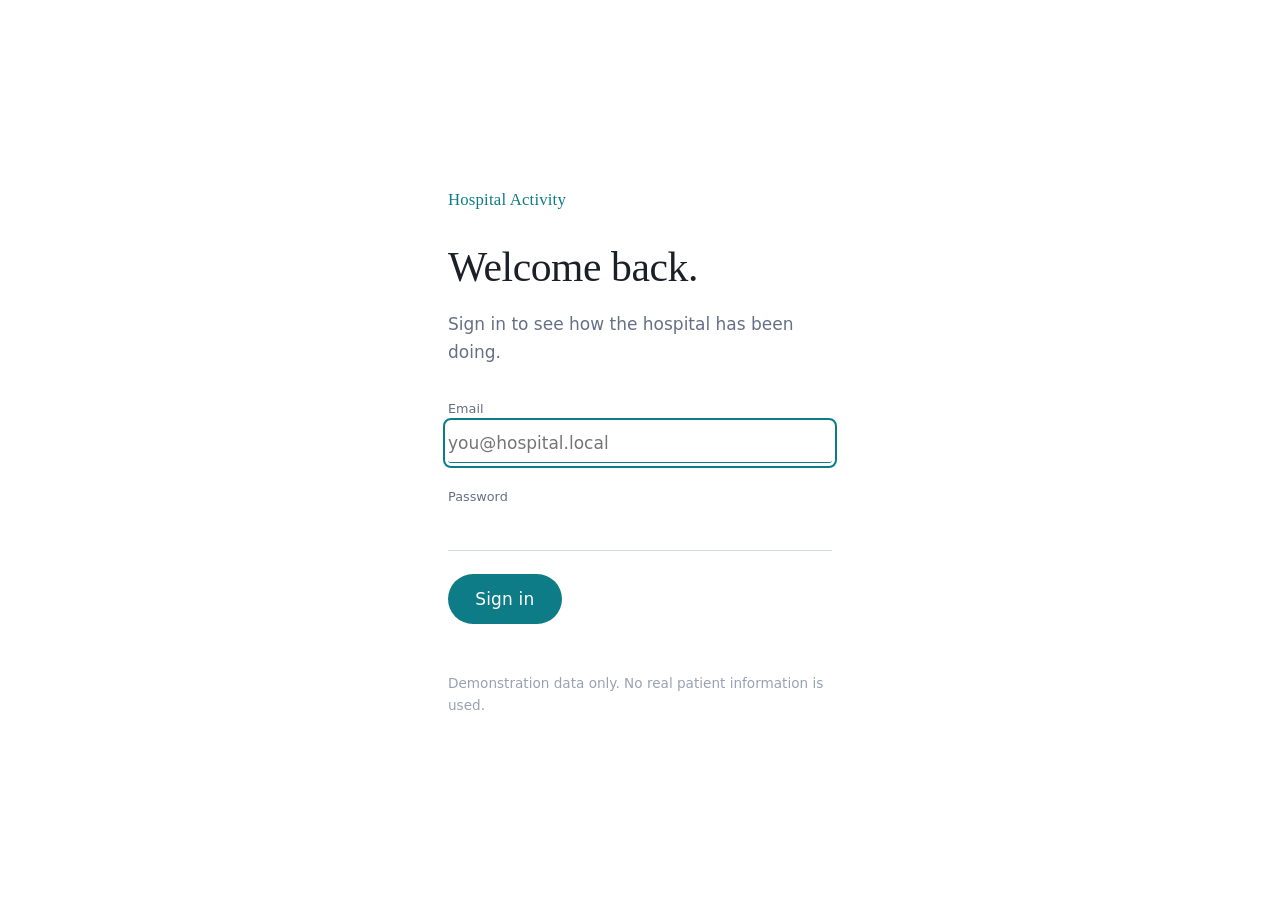
==== app/web/index.html @ 2d274f9d "Dashboard: plain-language web UI and overview endpoints A white, box-free HTML/CSS/JS page served at" ====
<!doctype html>
<html lang="en">
<head>
  <meta charset="utf-8">
  <meta name="viewport" content="width=device-width, initial-scale=1">
  <title>Hospital Activity</title>
  <meta name="description" content="A plain-language view of how busy the hospital has been.">
  <link rel="stylesheet" href="styles.css">
</head>
<body>

  <!-- ───────────── Sign in ───────────── -->
  <main id="login-view" class="login" hidden>
    <div class="login-inner">
      <p class="brand">Hospital Activity</p>
      <h1>Welcome back.</h1>
      <p class="soft">Sign in to see how the hospital has been doing.</p>
      <form id="login-form" autocomplete="on">
        <label>
          <span>Email</span>
          <input id="email" type="email" required autocomplete="username" placeholder="you@hospital.local">
        </label>
        <label>
          <span>Password</span>
          <input id="password" type="password" required autocomplete="current-password">
        </label>
        <p id="login-error" class="form-note" role="alert" hidden></p>
        <button class="primary" type="submit">Sign in</button>
      </form>
      <p class="fine">Demonstration data only. No real patient information is used.</p>
    </div>
  </main>

  <!-- ───────────── The app ───────────── -->
  <div id="app-view" hidden>
    <header class="top">
      <div class="top-inner">
        <a class="brand" href="#overview">Hospital Activity</a>
        <nav aria-label="Sections">
          <a href="#overview">Overview</a>
          <a href="#beds">Beds</a>
          <a href="#attention">Worth a look</a>
          <a href="#analysis">Refresh</a>
          <a href="#behind" id="nav-behind" hidden>Behind the scenes</a>
        </nav>
        <p class="who"><span id="who"></span> <button id="signout" class="link" type="button">Sign out</button></p>
      </div>
    </header>

    <main class="page">

      <!-- Overview -->
      <section id="overview" aria-labelledby="lede">
        <p class="eyebrow">Overview</p>
        <h1 id="lede" class="lede" aria-live="polite">Gathering the picture…</h1>

        <div class="controls">
          <div class="control">
            <span class="control-label">Showing</span>
            <div id="period" class="seg" role="group" aria-label="Time period">
              <button type="button" data-period="month">Last 30 days</button>
              <button type="button" data-period="quarter">Last 3 months</button>
              <button type="button" data-period="year" class="on">Last year</button>
              <button type="button" data-period="all">Everything</button>
            </div>
          </div>
          <label class="control">
            <span class="control-label">For</span>
            <select id="dept" aria-label="Department"><option value="">All departments</option></select>
          </label>
        </div>

        <dl id="figures" class="figures"></dl>

        <h2>How busy have we been?</h2>
        <p id="trend-note" class="soft">New patients admitted over time.</p>
        <div id="trend" class="chart" aria-live="polite"></div>

        <h2>Which departments see the most patients?</h2>
        <ul id="dept-bars" class="bars"></ul>
      </section>

      <!-- Beds -->
      <section id="beds" aria-labelledby="beds-title">
        <p class="eyebrow">Beds</p>
        <h2 id="beds-title" class="big">When are beds fullest?</h2>
        <p id="pattern-note" class="soft"></p>
        <div id="pattern" class="chart"></div>
        <div class="legend">
          <span><i class="swatch solid"></i> Weekdays</span>
          <span><i class="swatch dashed"></i> Weekends</span>
        </div>

        <h2>How full is each department?</h2>
        <p class="soft">The share of beds in use, on average. A thin line marks the busiest moment.</p>
        <ul id="bed-bars" class="bars"></ul>
      </section>

      <!-- Worth a look -->
      <section id="attention" aria-labelledby="att-title">
        <p class="eyebrow">Worth a look</p>
        <h2 id="att-title" class="big">Days and hours that were out of the ordinary.</h2>
        <p class="soft">We compare every day and every hour with what is normal for that department, that weekday and that time. These are the ones that stood out, in either direction.</p>
        <div class="controls tight">
          <div id="att-filter" class="seg" role="group" aria-label="Which to show">
            <button type="button" data-filter="serious" class="on">Urgent and important</button>
            <button type="button" data-filter="all">Everything unusual</button>
          </div>
        </div>
        <ul id="notes" class="notes" aria-live="polite"></ul>
        <p><button id="more" class="link" type="button" hidden></button></p>
      </section>

      <!-- Run an analysis -->
      <section id="analysis" aria-labelledby="run-title">
        <p class="eyebrow">Refresh</p>
        <h2 id="run-title" class="big">Look again at the latest events.</h2>
        <p id="run-intro" class="soft">Choose what you would like us to work out. It runs in the background across several workers, so you can keep reading while it finishes.</p>

        <form id="run-form" class="run">
          <label><span>What to work out</span>
            <select id="run-type">
              <option value="full_analysis">A complete picture</option>
              <option value="admission_patterns">Admissions only</option>
              <option value="resource_utilisation">Bed use only</option>
              <option value="anomaly_detection">Unusual activity only</option>
            </select>
          </label>
          <label><span>From</span><input id="run-from" type="date" required></label>
          <label><span>To</span><input id="run-to" type="date" required></label>
          <button class="primary" type="submit" id="run-go">Start</button>
        </form>

        <div id="progress" class="progress" hidden aria-live="polite">
          <p id="progress-text"></p>
          <div class="line"><i id="progress-fill"></i></div>
        </div>
        <p id="run-viewer" class="soft" hidden>You can read everything on this page. Starting a fresh analysis is for analysts.</p>
      </section>

      <!-- Behind the scenes (admins) -->
      <section id="behind" aria-labelledby="behind-title" hidden>
        <p class="eyebrow">Behind the scenes</p>
        <h2 id="behind-title" class="big">How the system itself is doing.</h2>
        <ul id="health" class="plain"></ul>
      </section>

    </main>

    <footer class="foot">
      <p>Everything shown is demonstration data. No real patient information is used.</p>
      <p><a href="/docs">For developers: the API</a></p>
    </footer>
  </div>

  <script src="app.js" defer></script>
</body>
</html>
---- app/web/styles.css ----
/* A white, quiet page that reads like sentences.
   No boxes: structure comes from space, type size and hairlines. One accent colour. */

:root {
  --ink: #1b1f27;
  --muted: #667085;
  --faint: #98a2b3;
  --line: #eceef2;
  --accent: #0e7c86;
  --accent-soft: rgba(14, 124, 134, 0.10);
  --urgent: #c2412d;
  --important: #b7791f;
  --calm: #98a2b3;
  --serif: Georgia, "Iowan Old Style", "Palatino Linotype", Palatino, serif;
  --sans: ui-sans-serif, system-ui, -apple-system, "Segoe UI", Roboto, "Helvetica Neue", Arial, sans-serif;
  --measure: 46rem;
}

* { box-sizing: border-box; }
html { scroll-behavior: smooth; scroll-padding-top: 5rem; }
body {
  margin: 0;
  background: #fff;
  color: var(--ink);
  font: 1.0625rem/1.65 var(--sans);
  -webkit-font-smoothing: antialiased;
}
[hidden] { display: none !important; }
a { color: inherit; }
b, strong { font-weight: 600; }

h1, h2 { font-family: var(--serif); font-weight: 400; letter-spacing: -0.01em; margin: 0; }
h2 { font-size: 1.5rem; line-height: 1.3; margin-top: 4rem; }
h2.big { font-size: clamp(1.7rem, 3.4vw, 2.2rem); line-height: 1.25; margin-top: 0.4rem; }

.soft { color: var(--muted); margin: 0.5rem 0 1.5rem; max-width: 38rem; }
.fine { color: var(--faint); font-size: 0.85rem; margin-top: 3rem; }
.eyebrow { text-transform: uppercase; letter-spacing: 0.14em; font-size: 0.75rem; color: var(--accent); margin: 0; font-weight: 600; }

/* ── Sign in ─────────────────────────────── */
.login { min-height: 100vh; display: grid; place-items: center; padding: 2rem; }
.login-inner { width: min(24rem, 100%); }
.login h1 { font-size: 2.6rem; margin: 1.2rem 0 0.4rem; }
.login form { display: grid; gap: 1.4rem; margin-top: 2rem; }
.brand { font-family: var(--serif); font-size: 1.05rem; text-decoration: none; letter-spacing: 0.01em; }
.login .brand { color: var(--accent); }

label { display: grid; gap: 0.25rem; }
label > span, .control-label { font-size: 0.8rem; color: var(--muted); }
input, select {
  font: inherit; color: var(--ink); background: transparent;
  border: 0; border-bottom: 1px solid #d5d9e0; border-radius: 0;
  padding: 0.35rem 0; outline: none; transition: border-color .15s;
}
input:focus, select:focus { border-bottom-color: var(--accent); }
select { cursor: pointer; padding-right: 1.4rem; }
.form-note { color: var(--urgent); margin: 0; font-size: 0.95rem; }

button { font: inherit; cursor: pointer; }
.primary {
  justify-self: start; border: 0; background: var(--accent); color: #fff;
  padding: 0.7rem 1.7rem; border-radius: 999px; font-weight: 500; letter-spacing: 0.01em;
  transition: opacity .15s, transform .15s;
}
.primary:hover { opacity: .9; }
.primary:active { transform: translateY(1px); }
.primary:disabled { opacity: .45; cursor: default; }
.link { background: none; border: 0; padding: 0; color: var(--accent); text-decoration: underline; text-underline-offset: 3px; }
:focus-visible { outline: 2px solid var(--accent); outline-offset: 3px; border-radius: 3px; }

/* ── Header ──────────────────────────────── */
.top { position: sticky; top: 0; z-index: 5; background: rgba(255,255,255,.96); border-bottom: 1px solid var(--line); }
.top-inner { max-width: 62rem; margin: 0 auto; padding: 0.9rem 1.5rem; display: flex; align-items: center; gap: 2rem; }
.top .brand { color: var(--accent); }
.top nav { display: flex; gap: 1.6rem; flex: 1; font-size: 0.95rem; }
.top nav a { text-decoration: none; color: var(--muted); padding: 0.2rem 0; border-bottom: 1px solid transparent; transition: color .15s, border-color .15s; }
.top nav a:hover, .top nav a.on { color: var(--ink); border-bottom-color: var(--accent); }
.who { margin: 0; font-size: 0.85rem; color: var(--muted); white-space: nowrap; }
.who .link { margin-left: .6rem; font-size: .85rem; }

/* ── Page ────────────────────────────────── */
.page { max-width: var(--measure); margin: 0 auto; padding: 0 1.5rem; }
.page > section { padding: 5rem 0 3rem; border-top: 1px solid var(--line); }
.page > section:first-child { border-top: 0; padding-top: 4rem; }

.lede { font-size: clamp(1.7rem, 3.6vw, 2.35rem); line-height: 1.35; margin: 0.8rem 0 0; }
.lede b { font-weight: 400; color: var(--accent); border-bottom: 1px solid var(--accent-soft); }

/* period + department pickers: quiet words, not buttons */
.controls { display: flex; flex-wrap: wrap; gap: 1rem 2.4rem; margin: 2.2rem 0 0; align-items: baseline; }
.controls.tight { margin: 0 0 1.2rem; }
.control { display: flex; align-items: baseline; gap: 0.7rem; }
.seg { display: inline-flex; flex-wrap: wrap; gap: 0.2rem 1.2rem; }
.seg button { background: none; border: 0; padding: 0.15rem 0; color: var(--muted); border-bottom: 1px solid transparent; transition: color .15s, border-color .15s; }
.seg button:hover { color: var(--ink); }
.seg button.on { color: var(--ink); border-bottom-color: var(--accent); }

/* the four numbers */
.figures { display: grid; grid-template-columns: repeat(2, 1fr); gap: 2.2rem 2rem; margin: 3.2rem 0 0; }
@media (min-width: 40rem) { .figures { grid-template-columns: repeat(4, 1fr); } }
.figures dt { font-size: 0.82rem; color: var(--muted); order: 2; }
.figures dd { margin: 0; font-family: var(--serif); font-size: 2.1rem; line-height: 1.1; letter-spacing: -0.02em; }
.figures .fig { display: flex; flex-direction: column; }
.figures dd small { display: block; font: 0.85rem/1.4 var(--sans); color: var(--muted); letter-spacing: 0; margin-top: 0.15rem; }

/* ── Charts ──────────────────────────────── */
.chart { position: relative; margin: 0.5rem 0 0; min-height: 15rem; }
.chart svg { display: block; width: 100%; height: auto; overflow: visible; }
.chart .grid { stroke: var(--line); stroke-width: 1; }
.chart .tick { fill: var(--faint); font: 11px var(--sans); }
.chart .line { fill: none; stroke-width: 2.2; stroke-linejoin: round; stroke-linecap: round; }
.chart .guide { stroke: var(--faint); stroke-width: 1; stroke-dasharray: 2 3; }
.tip {
  position: absolute; top: 0; transform: translate(-50%, -110%); pointer-events: none;
  background: #fff; padding: 0.35rem 0.7rem; font-size: 0.85rem; line-height: 1.35; white-space: nowrap;
  box-shadow: 0 6px 24px rgba(16, 24, 40, .12); border-radius: 8px; opacity: 0; transition: opacity .12s;
}
.tip.on { opacity: 1; }
.tip b { display: block; font-weight: 600; }
.legend { display: flex; gap: 1.6rem; font-size: 0.88rem; color: var(--muted); margin-top: .3rem; }
.swatch { display: inline-block; width: 1.5rem; height: 0; border-top: 2.2px solid var(--accent); vertical-align: middle; margin-right: .4rem; }
.swatch.dashed { border-top: 2.2px dashed var(--faint); }

/* ── Bars: a name, a thin line, a number ──── */
.bars { list-style: none; margin: 1.4rem 0 0; padding: 0; }
.bars li { display: grid; grid-template-columns: 9.5rem 1fr 9rem; align-items: baseline; gap: 0.2rem 1.2rem; padding: 0.95rem 0; border-top: 1px solid var(--line); }
.bars li:first-child { border-top: 0; }
.bars .name { font-weight: 500; }
.bars .track { position: relative; height: 3px; background: var(--line); border-radius: 3px; align-self: center; }
.bars .track i { position: absolute; left: 0; top: 0; bottom: 0; background: var(--accent); border-radius: 3px; transition: width .6s cubic-bezier(.2,.7,.2,1); }
.bars .track i.warm { background: var(--important); }
.bars .track em { position: absolute; top: -4px; width: 2px; height: 11px; background: var(--ink); opacity: .35; border-radius: 1px; }
.bars .num { font-variant-numeric: tabular-nums; text-align: right; }
.bars small { grid-column: 2 / 4; color: var(--muted); font-size: 0.88rem; }
@media (max-width: 34rem) {
  .bars li { grid-template-columns: 1fr auto; }
  .bars .track { grid-column: 1 / 3; grid-row: 2; }
  .bars small { grid-column: 1 / 3; }
}

/* ── Things worth a look ─────────────────── */
.notes { list-style: none; margin: 0; padding: 0; }
.notes li { display: grid; grid-template-columns: 0.7rem 1fr auto; gap: 0 1.1rem; padding: 1.15rem 0; border-top: 1px solid var(--line); align-items: baseline; }
.notes li:first-child { border-top: 0; }
.dot { width: 0.6rem; height: 0.6rem; border-radius: 50%; background: var(--calm); transform: translateY(1px); }
.notes .urgent .dot { background: var(--urgent); }
.notes .important .dot { background: var(--important); }
.notes .what { margin: 0; font-weight: 500; }
.notes .what span { font-weight: 400; color: var(--muted); }
.notes .why { margin: 0.15rem 0 0; color: var(--muted); }
.tag { font-size: 0.8rem; color: var(--muted); white-space: nowrap; }
.notes .urgent .tag { color: var(--urgent); }
.notes .important .tag { color: var(--important); }
.empty { color: var(--muted); padding: 1rem 0; }

/* ── Run an analysis ─────────────────────── */
.run { display: flex; flex-wrap: wrap; align-items: end; gap: 1.4rem 2rem; margin-top: 1rem; }
.run select, .run input { min-width: 11rem; }
.progress { margin-top: 2.2rem; }
.progress p { margin: 0 0 0.8rem; }
.line { height: 3px; background: var(--line); border-radius: 3px; overflow: hidden; }
.line i { display: block; height: 100%; width: 0; background: var(--accent); border-radius: 3px; transition: width .4s ease; }

/* ── Behind the scenes ───────────────────── */
.plain { list-style: none; margin: 1.5rem 0 0; padding: 0; }
.plain li { padding: 0.9rem 0; border-top: 1px solid var(--line); }
.plain li:first-child { border-top: 0; }
.plain b { font-weight: 600; }

.foot { max-width: var(--measure); margin: 4rem auto 0; padding: 2rem 1.5rem 3rem; border-top: 1px solid var(--line); color: var(--faint); font-size: 0.88rem; }
.foot p { margin: 0.2rem 0; }

/* gentle arrival */
.page > section { animation: arrive .5s ease both; }
@keyframes arrive { from { opacity: 0; transform: translateY(6px); } to { opacity: 1; transform: none; } }
@media (prefers-reduced-motion: reduce) {
  * { animation: none !important; transition: none !important; }
  html { scroll-behavior: auto; }
}

@media (max-width: 52rem) {
  .top-inner { flex-wrap: wrap; gap: 0.6rem 1.4rem; }
  .top nav { order: 3; flex-basis: 100%; overflow-x: auto; gap: 1.2rem; padding-bottom: 0.2rem; }
  .who { margin-left: auto; }
}
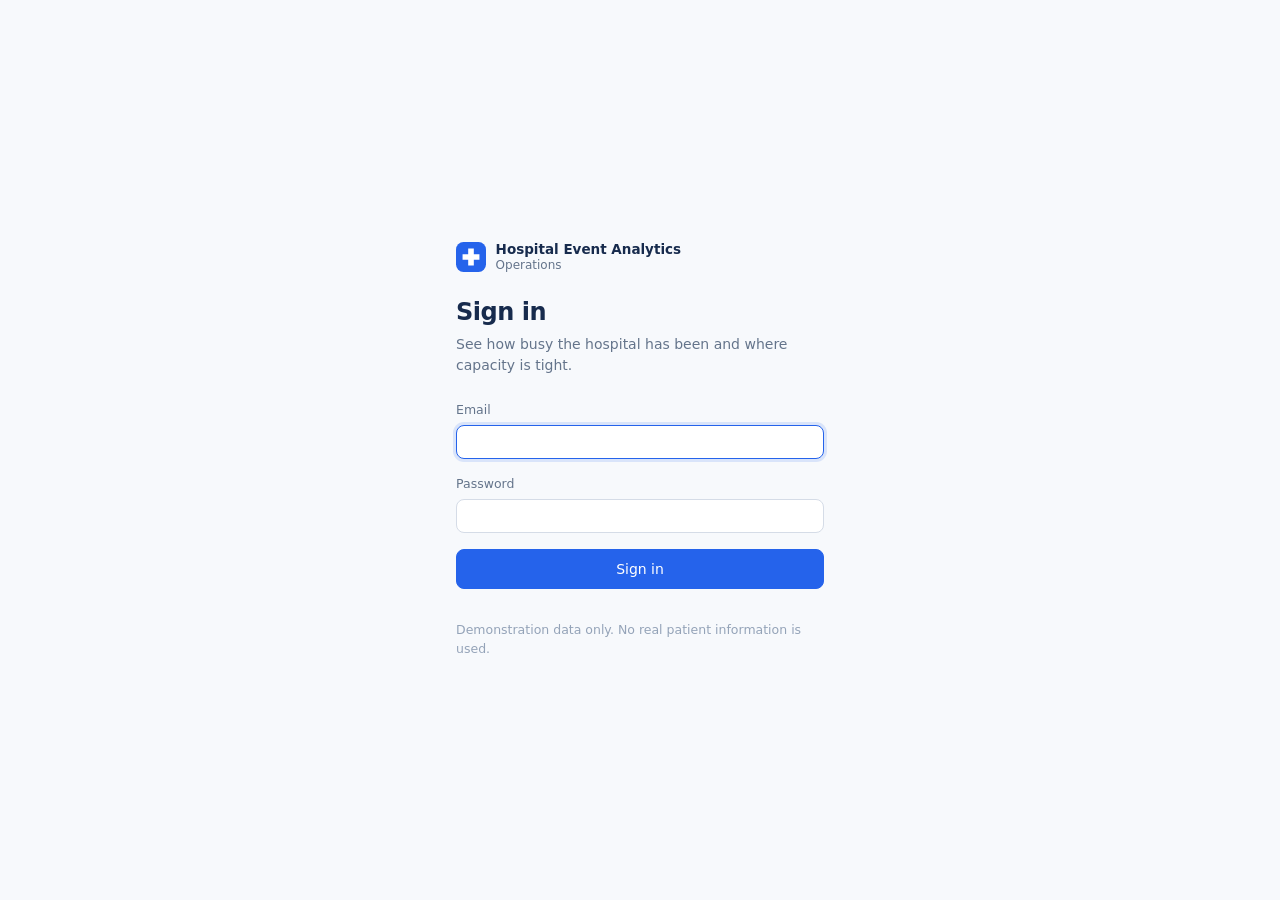
==== commit f4a8a47a: "Web interface: minimal light dashboard with seven pages Replaces the single-page dashboard with an a" ====
--- a/app/web/index.html
+++ b/app/web/index.html
@@ -3,156 +3,56 @@
 <head>
   <meta charset="utf-8">
   <meta name="viewport" content="width=device-width, initial-scale=1">
-  <title>Hospital Activity</title>
-  <meta name="description" content="A plain-language view of how busy the hospital has been.">
-  <link rel="stylesheet" href="styles.css">
+  <title>Hospital Event Analytics</title>
+  <meta name="description" content="Admissions, bed utilisation and unusual workloads for hospital operations.">
+  <meta name="color-scheme" content="light">
+  <link rel="stylesheet" href="css/app.css">
 </head>
 <body>
 
-  <!-- ───────────── Sign in ───────────── -->
-  <main id="login-view" class="login" hidden>
-    <div class="login-inner">
-      <p class="brand">Hospital Activity</p>
-      <h1>Welcome back.</h1>
-      <p class="soft">Sign in to see how the hospital has been doing.</p>
-      <form id="login-form" autocomplete="on">
-        <label>
-          <span>Email</span>
-          <input id="email" type="email" required autocomplete="username" placeholder="you@hospital.local">
-        </label>
-        <label>
-          <span>Password</span>
-          <input id="password" type="password" required autocomplete="current-password">
-        </label>
-        <p id="login-error" class="form-note" role="alert" hidden></p>
-        <button class="primary" type="submit">Sign in</button>
+  <!-- Sign in -->
+  <main id="signin" class="signin" hidden>
+    <div class="signin-box">
+      <div class="logo" style="padding:0">
+        <svg width="30" height="30" viewBox="0 0 32 32" aria-hidden="true"><rect width="32" height="32" rx="8" fill="#2563EB"/><path d="M13 7h6v6h6v6h-6v6h-6v-6H7v-6h6z" fill="#fff"/></svg>
+        <div><b>Hospital Event Analytics</b><span>Operations</span></div>
+      </div>
+      <h1>Sign in</h1>
+      <p class="slate">See how busy the hospital has been and where capacity is tight.</p>
+      <form id="signin-form">
+        <label class="field"><span>Email</span><input id="email" type="email" required autocomplete="username"></label>
+        <label class="field"><span>Password</span><input id="password" type="password" required autocomplete="current-password"></label>
+        <p id="signin-error" role="alert" style="color:var(--red)" hidden></p>
+        <button class="btn primary" id="signin-go" type="submit">Sign in</button>
       </form>
       <p class="fine">Demonstration data only. No real patient information is used.</p>
     </div>
   </main>
 
-  <!-- ───────────── The app ───────────── -->
-  <div id="app-view" hidden>
-    <header class="top">
-      <div class="top-inner">
-        <a class="brand" href="#overview">Hospital Activity</a>
-        <nav aria-label="Sections">
-          <a href="#overview">Overview</a>
-          <a href="#beds">Beds</a>
-          <a href="#attention">Worth a look</a>
-          <a href="#analysis">Refresh</a>
-          <a href="#behind" id="nav-behind" hidden>Behind the scenes</a>
-        </nav>
-        <p class="who"><span id="who"></span> <button id="signout" class="link" type="button">Sign out</button></p>
+  <!-- Application -->
+  <div id="shell" class="shell" hidden>
+    <aside class="side" id="side" aria-label="Main">
+      <div class="logo">
+        <svg width="28" height="28" viewBox="0 0 32 32" aria-hidden="true"><rect width="32" height="32" rx="8" fill="#2563EB"/><path d="M13 7h6v6h6v6h-6v6h-6v-6H7v-6h6z" fill="#fff"/></svg>
+        <div><b>Hospital Event</b><span>Analytics</span></div>
       </div>
-    </header>
+      <nav class="nav" id="nav" aria-label="Sections"></nav>
+      <div class="side-foot">
+        <div class="status" id="status" role="status"><i></i><span id="status-text">Checking…</span></div>
+        <div class="who"><b id="who-email"></b><span id="who-role"></span></div>
+        <button class="linkbtn" id="signout" type="button"><svg width="14" height="14" viewBox="0 0 24 24" fill="none" stroke="currentColor" stroke-width="1.7" stroke-linecap="round" stroke-linejoin="round" aria-hidden="true"><path d="M9 21H5a2 2 0 0 1-2-2V5a2 2 0 0 1 2-2h4"/><path d="m16 17 5-5-5-5"/><path d="M21 12H9"/></svg> Sign out</button>
+      </div>
+    </aside>
 
-    <main class="page">
-
-      <!-- Overview -->
-      <section id="overview" aria-labelledby="lede">
-        <p class="eyebrow">Overview</p>
-        <h1 id="lede" class="lede" aria-live="polite">Gathering the picture…</h1>
-
-        <div class="controls">
-          <div class="control">
-            <span class="control-label">Showing</span>
-            <div id="period" class="seg" role="group" aria-label="Time period">
-              <button type="button" data-period="month">Last 30 days</button>
-              <button type="button" data-period="quarter">Last 3 months</button>
-              <button type="button" data-period="year" class="on">Last year</button>
-              <button type="button" data-period="all">Everything</button>
-            </div>
-          </div>
-          <label class="control">
-            <span class="control-label">For</span>
-            <select id="dept" aria-label="Department"><option value="">All departments</option></select>
-          </label>
-        </div>
-
-        <dl id="figures" class="figures"></dl>
-
-        <h2>How busy have we been?</h2>
-        <p id="trend-note" class="soft">New patients admitted over time.</p>
-        <div id="trend" class="chart" aria-live="polite"></div>
-
-        <h2>Which departments see the most patients?</h2>
-        <ul id="dept-bars" class="bars"></ul>
-      </section>
-
-      <!-- Beds -->
-      <section id="beds" aria-labelledby="beds-title">
-        <p class="eyebrow">Beds</p>
-        <h2 id="beds-title" class="big">When are beds fullest?</h2>
-        <p id="pattern-note" class="soft"></p>
-        <div id="pattern" class="chart"></div>
-        <div class="legend">
-          <span><i class="swatch solid"></i> Weekdays</span>
-          <span><i class="swatch dashed"></i> Weekends</span>
-        </div>
-
-        <h2>How full is each department?</h2>
-        <p class="soft">The share of beds in use, on average. A thin line marks the busiest moment.</p>
-        <ul id="bed-bars" class="bars"></ul>
-      </section>
-
-      <!-- Worth a look -->
-      <section id="attention" aria-labelledby="att-title">
-        <p class="eyebrow">Worth a look</p>
-        <h2 id="att-title" class="big">Days and hours that were out of the ordinary.</h2>
-        <p class="soft">We compare every day and every hour with what is normal for that department, that weekday and that time. These are the ones that stood out, in either direction.</p>
-        <div class="controls tight">
-          <div id="att-filter" class="seg" role="group" aria-label="Which to show">
-            <button type="button" data-filter="serious" class="on">Urgent and important</button>
-            <button type="button" data-filter="all">Everything unusual</button>
-          </div>
-        </div>
-        <ul id="notes" class="notes" aria-live="polite"></ul>
-        <p><button id="more" class="link" type="button" hidden></button></p>
-      </section>
-
-      <!-- Run an analysis -->
-      <section id="analysis" aria-labelledby="run-title">
-        <p class="eyebrow">Refresh</p>
-        <h2 id="run-title" class="big">Look again at the latest events.</h2>
-        <p id="run-intro" class="soft">Choose what you would like us to work out. It runs in the background across several workers, so you can keep reading while it finishes.</p>
-
-        <form id="run-form" class="run">
-          <label><span>What to work out</span>
-            <select id="run-type">
-              <option value="full_analysis">A complete picture</option>
-              <option value="admission_patterns">Admissions only</option>
-              <option value="resource_utilisation">Bed use only</option>
-              <option value="anomaly_detection">Unusual activity only</option>
-            </select>
-          </label>
-          <label><span>From</span><input id="run-from" type="date" required></label>
-          <label><span>To</span><input id="run-to" type="date" required></label>
-          <button class="primary" type="submit" id="run-go">Start</button>
-        </form>
-
-        <div id="progress" class="progress" hidden aria-live="polite">
-          <p id="progress-text"></p>
-          <div class="line"><i id="progress-fill"></i></div>
-        </div>
-        <p id="run-viewer" class="soft" hidden>You can read everything on this page. Starting a fresh analysis is for analysts.</p>
-      </section>
-
-      <!-- Behind the scenes (admins) -->
-      <section id="behind" aria-labelledby="behind-title" hidden>
-        <p class="eyebrow">Behind the scenes</p>
-        <h2 id="behind-title" class="big">How the system itself is doing.</h2>
-        <ul id="health" class="plain"></ul>
-      </section>
-
-    </main>
-
-    <footer class="foot">
-      <p>Everything shown is demonstration data. No real patient information is used.</p>
-      <p><a href="/docs">For developers: the API</a></p>
-    </footer>
+    <div>
+      <div class="topbar">
+        <button id="menu" type="button" aria-label="Open menu"><svg width="20" height="20" viewBox="0 0 24 24" fill="none" stroke="currentColor" stroke-width="1.8" stroke-linecap="round" aria-hidden="true"><path d="M4 6h16M4 12h16M4 18h16"/></svg></button>
+        <b id="topbar-title">Overview</b>
+      </div>
+      <main class="main"><div class="page" id="page" tabindex="-1"></div></main>
+    </div>
   </div>
 
-  <script src="app.js" defer></script>
+  <script type="module" src="js/main.js"></script>
 </body>
 </html>
--- a/app/web/css/app.css
+++ b/app/web/css/app.css
@@ -0,0 +1,294 @@
+/* Hospital Event Analytics: design system.
+   Quiet, light, typographic. Structure comes from space, alignment and hairlines, not boxes. */
+
+:root {
+  --bg: #F7F9FC;
+  --paper: #FFFFFF;
+  --ink: #172B4D;
+  --slate: #64748B;
+  --faint: #94A3B8;
+  --line: #E5EAF1;
+  --line-strong: #D5DCE7;
+  --blue: #2563EB;
+  --blue-ink: #1D4ED8;
+  --blue-soft: #EEF3FE;
+  --green: #15803D;   --green-soft: #E8F5EC;
+  --amber: #B45309;   --amber-soft: #FEF3E2;
+  --red: #C62828;     --red-soft: #FDECEC;
+  --radius: 8px;
+  --font: Inter, ui-sans-serif, system-ui, -apple-system, "Segoe UI", Roboto, "Helvetica Neue", Arial, sans-serif;
+  --mono: ui-monospace, SFMono-Regular, Menlo, Consolas, monospace;
+  --side: 15rem;
+}
+
+* { box-sizing: border-box; }
+html { -webkit-text-size-adjust: 100%; }
+body { margin: 0; background: var(--bg); color: var(--ink); font: 400 14px/1.5 var(--font); -webkit-font-smoothing: antialiased; }
+[hidden] { display: none !important; }
+h1, h2, h3, p { margin: 0; }
+a { color: var(--blue); text-decoration: none; }
+a:hover { text-decoration: underline; text-underline-offset: 3px; }
+button { font: inherit; color: inherit; cursor: pointer; }
+:focus-visible { outline: 2px solid var(--blue); outline-offset: 2px; border-radius: 4px; }
+.num { font-variant-numeric: tabular-nums; }
+.slate { color: var(--slate); }
+.sr { position: absolute; width: 1px; height: 1px; overflow: hidden; clip: rect(0 0 0 0); white-space: nowrap; }
+
+/* ───────── Shell ───────── */
+.shell { display: grid; grid-template-columns: var(--side) minmax(0, 1fr); min-height: 100vh; }
+.side {
+  position: sticky; top: 0; height: 100vh; display: flex; flex-direction: column;
+  background: var(--paper); border-right: 1px solid var(--line); padding: 1.1rem 0.75rem;
+}
+.logo { display: flex; align-items: center; gap: 0.6rem; padding: 0.2rem 0.6rem 1.2rem; }
+.logo svg { flex: none; }
+.logo b { display: block; font-size: 13.5px; font-weight: 600; line-height: 1.2; }
+.logo span { display: block; font-size: 12px; color: var(--slate); line-height: 1.2; }
+.nav { display: grid; gap: 2px; }
+.nav a {
+  display: flex; align-items: center; gap: 0.65rem; padding: 0.5rem 0.6rem; border-radius: var(--radius);
+  color: var(--slate); font-weight: 500; text-decoration: none; transition: background .12s, color .12s;
+}
+.nav a:hover { background: #F3F6FB; color: var(--ink); }
+.nav a[aria-current="page"] { background: var(--blue-soft); color: var(--blue-ink); }
+.nav svg { flex: none; opacity: .9; }
+.side-foot { margin-top: auto; padding: 0.8rem 0.6rem 0; border-top: 1px solid var(--line); display: grid; gap: 0.6rem; font-size: 12.5px; }
+.status { display: flex; align-items: center; gap: 0.5rem; color: var(--slate); }
+.status i { width: 8px; height: 8px; border-radius: 50%; background: var(--faint); }
+.status.ok i { background: #22A15A; }
+.status.warn i { background: #D98A00; }
+.status.bad i { background: var(--red); }
+.who b { display: block; font-weight: 500; color: var(--ink); overflow: hidden; text-overflow: ellipsis; white-space: nowrap; }
+.who span { color: var(--slate); }
+.linkbtn { background: none; border: 0; padding: 0; color: var(--slate); display: inline-flex; align-items: center; gap: 0.4rem; font-size: 12.5px; }
+.linkbtn:hover { color: var(--ink); }
+
+.topbar { display: none; }
+.main { padding: 2rem 2.5rem 4rem; min-width: 0; }
+.shell > div { min-width: 0; }
+.page { max-width: 72rem; margin: 0 auto; }
+
+/* ───────── Page header ───────── */
+.head { display: flex; flex-wrap: wrap; align-items: flex-end; justify-content: space-between; gap: 1rem 2rem; margin-bottom: 2rem; }
+.head h1 { font-size: 22px; font-weight: 600; letter-spacing: -0.015em; line-height: 1.25; }
+.head p { color: var(--slate); margin-top: 0.2rem; max-width: 40rem; }
+.tools { display: flex; flex-wrap: wrap; align-items: center; gap: 0.6rem 0.9rem; }
+
+/* controls */
+.seg { display: inline-flex; flex-wrap: wrap; max-width: 100%; background: #EDF1F7; border-radius: var(--radius); padding: 2px; gap: 2px; }
+.seg button { border: 0; background: transparent; color: var(--slate); padding: 0.28rem 0.7rem; border-radius: 6px; font-weight: 500; font-size: 13px; transition: background .12s, color .12s; }
+.seg button:hover { color: var(--ink); }
+.seg button[aria-pressed="true"] { background: var(--paper); color: var(--ink); box-shadow: 0 1px 2px rgba(23, 43, 77, .08); }
+select, input[type=text], input[type=date], input[type=password], input[type=email], input[type=datetime-local], input[type=number], textarea {
+  font: inherit; color: var(--ink); background: var(--paper); border: 1px solid var(--line-strong); border-radius: var(--radius);
+  padding: 0.38rem 0.65rem; height: 2.15rem; transition: border-color .12s, box-shadow .12s; min-width: 0;
+}
+textarea { height: auto; min-height: 5rem; }
+select { padding-right: 1.8rem; cursor: pointer; }
+input:focus, select:focus, textarea:focus { outline: none; border-color: var(--blue); box-shadow: 0 0 0 3px rgba(37, 99, 235, .14); }
+.btn {
+  display: inline-flex; align-items: center; justify-content: center; gap: 0.45rem; height: 2.15rem; padding: 0 0.95rem;
+  border-radius: var(--radius); border: 1px solid var(--line-strong); background: var(--paper); font-weight: 500; transition: background .12s, border-color .12s, opacity .12s;
+}
+.btn:hover { background: #F3F6FB; }
+.btn.primary { background: var(--blue); border-color: var(--blue); color: #fff; }
+.btn.primary:hover { background: var(--blue-ink); }
+.btn.danger { color: var(--red); }
+.btn.sm { height: 1.8rem; padding: 0 0.65rem; font-size: 13px; }
+.btn:disabled { opacity: .5; cursor: default; }
+.field { display: grid; gap: 0.3rem; }
+.field > span { font-size: 12.5px; color: var(--slate); font-weight: 500; }
+.check { display: inline-flex; align-items: center; gap: 0.45rem; color: var(--slate); cursor: pointer; }
+.check input { accent-color: var(--blue); width: 15px; height: 15px; }
+
+/* ───────── Sections ───────── */
+.section { margin-top: 2.75rem; }
+.section:first-of-type { margin-top: 0; }
+.sec-head { display: flex; flex-wrap: wrap; align-items: baseline; justify-content: space-between; gap: 0.3rem 1rem; margin-bottom: 1rem; }
+.sec-head h2 { font-size: 14.5px; font-weight: 600; letter-spacing: -0.005em; }
+.sec-head p { color: var(--slate); font-size: 13px; }
+.rule { border: 0; border-top: 1px solid var(--line); margin: 2.75rem 0 0; }
+.cols { display: grid; gap: 2.75rem 3rem; align-items: start; }
+@media (min-width: 64rem) {
+  .cols.c-8-4 { grid-template-columns: minmax(0, 2fr) minmax(0, 1fr); }
+  .cols.c-5-7 { grid-template-columns: minmax(0, 5fr) minmax(0, 7fr); }
+  .cols.c-6-6 { grid-template-columns: minmax(0, 1fr) minmax(0, 1fr); }
+}
+
+/* key figures: open row separated by hairlines */
+.metrics { display: grid; grid-template-columns: repeat(2, minmax(0, 1fr)); gap: 1.5rem 0; }
+@media (min-width: 52rem) { .metrics { grid-template-columns: repeat(4, minmax(0, 1fr)); } }
+.metric { padding: 0 1.5rem; min-width: 0; }
+.metric .d { overflow-wrap: anywhere; }
+.metric:first-child { padding-left: 0; }
+@media (min-width: 52rem) { .metric + .metric { border-left: 1px solid var(--line); } }
+.metric .k { color: var(--slate); font-size: 12.5px; font-weight: 500; }
+.metric .v { font-size: 28px; font-weight: 600; letter-spacing: -0.02em; line-height: 1.2; margin-top: 0.15rem; }
+.metric .v small { font-size: 14px; font-weight: 500; color: var(--slate); letter-spacing: 0; margin-left: 0.2rem; }
+.metric .d { color: var(--slate); font-size: 12.5px; margin-top: 0.15rem; }
+.metric .d.bad { color: var(--red); } .metric .d.warn { color: var(--amber); } .metric .d.good { color: var(--green); }
+
+/* ───────── Charts ───────── */
+.chart { position: relative; min-height: 14rem; }
+.chart svg { display: block; width: 100%; height: auto; overflow: visible; }
+.chart .grid { stroke: var(--line); stroke-width: 1; }
+.chart .tick { fill: var(--faint); font: 11px var(--font); }
+.chart .line { fill: none; stroke-width: 2; stroke-linejoin: round; stroke-linecap: round; }
+.chart .guide { stroke: var(--line-strong); stroke-width: 1; }
+.tip {
+  position: absolute; top: 0; transform: translate(-50%, -115%); pointer-events: none; z-index: 2;
+  background: var(--ink); color: #fff; padding: 0.4rem 0.65rem; font-size: 12.5px; line-height: 1.4; white-space: nowrap;
+  border-radius: 6px; opacity: 0; transition: opacity .1s;
+}
+.tip.on { opacity: 1; }
+.tip b { display: block; font-weight: 600; }
+.tip .muted { color: #B8C4D8; }
+.legend { display: flex; flex-wrap: wrap; gap: 0.4rem 1.2rem; font-size: 12.5px; color: var(--slate); margin-top: 0.6rem; }
+.legend i { display: inline-block; width: 14px; height: 0; border-top: 2px solid var(--blue); vertical-align: middle; margin-right: 0.4rem; }
+.legend i.dash { border-top-style: dashed; border-top-color: var(--faint); }
+.legend i.dot { width: 8px; height: 8px; border: 0; border-radius: 2px; vertical-align: baseline; }
+
+/* rows: name · bar · figures */
+.rows { list-style: none; margin: 0; padding: 0; }
+.rows li { display: grid; grid-template-columns: minmax(7rem, 9.5rem) minmax(0, 1fr) auto; gap: 0.1rem 1rem; align-items: center; padding: 0.7rem 0; border-top: 1px solid var(--line); }
+.rows li:first-child { border-top: 0; padding-top: 0.2rem; }
+.rows .nm { font-weight: 500; }
+.rows .vl { text-align: right; min-width: 3.2rem; font-variant-numeric: tabular-nums; }
+.rows .sub { grid-column: 2 / 4; color: var(--slate); font-size: 12.5px; }
+.track { position: relative; height: 6px; background: #EDF1F7; border-radius: 3px; }
+.track i { position: absolute; inset: 0 auto 0 0; background: var(--blue); border-radius: 3px; transition: width .5s cubic-bezier(.2, .7, .2, 1); }
+.track i.amber { background: #E0A030; } .track i.red { background: #D64545; } .track i.green { background: #3BAA6B; }
+.tbl .track { display: block; min-width: 7rem; }
+.track em { position: absolute; top: -3px; bottom: -3px; width: 2px; background: var(--ink); opacity: .45; border-radius: 1px; }
+.track u { position: absolute; top: -4px; bottom: -4px; width: 0; border-left: 1px dashed var(--faint); }
+@media (max-width: 34rem) {
+  .rows li { grid-template-columns: minmax(0, 1fr) auto; }
+  .rows .track { grid-column: 1 / 3; grid-row: 2; }
+  .rows .sub { grid-column: 1 / 3; }
+}
+
+/* ───────── Tables ───────── */
+.tbl { width: 100%; border-collapse: collapse; }
+.tbl th { text-align: left; font-weight: 500; font-size: 12px; color: var(--slate); padding: 0 0.8rem 0.55rem 0; border-bottom: 1px solid var(--line); white-space: nowrap; }
+.tbl th.r, .tbl td.r { text-align: right; }
+.tbl td { padding: 0.7rem 0.8rem 0.7rem 0; border-bottom: 1px solid var(--line); vertical-align: middle; }
+.tbl tbody tr { transition: background .1s; }
+.tbl tbody tr.click { cursor: pointer; }
+.tbl tbody tr.click:hover td { background: #F3F6FB; }
+.tbl th button { background: none; border: 0; padding: 0; font: inherit; color: inherit; display: inline-flex; gap: 0.25rem; align-items: center; }
+.tbl th button:hover { color: var(--ink); }
+.tbl .detail td { padding: 0.2rem 0 1.2rem; background: transparent; }
+/* A wide table scrolls inside its own area; `contain` stops its intrinsic width widening the whole page on phones. */
+.tbl-wrap { overflow-x: auto; max-width: 100%; contain: inline-size; }
+.tbl .strong { font-weight: 500; }
+.tbl .sub { color: var(--slate); font-size: 12.5px; display: block; }
+.chev { display: inline-block; transition: transform .15s; color: var(--faint); }
+tr[aria-expanded="true"] .chev { transform: rotate(90deg); }
+
+/* badges */
+.badge { display: inline-flex; align-items: center; gap: 0.4rem; font-size: 12px; font-weight: 500; padding: 0.12rem 0.55rem; border-radius: 999px; background: #EDF1F7; color: var(--slate); white-space: nowrap; }
+.badge::before { content: ""; width: 6px; height: 6px; border-radius: 50%; background: currentColor; }
+.badge.crit, .badge.failed { background: var(--red-soft); color: var(--red); }
+.badge.high, .badge.partial, .badge.watch { background: var(--amber-soft); color: var(--amber); }
+.badge.ok, .badge.completed { background: var(--green-soft); color: var(--green); }
+.badge.run, .badge.running { background: var(--blue-soft); color: var(--blue-ink); }
+.badge.mod, .badge.queued, .badge.cancelled { background: #EDF1F7; color: var(--slate); }
+
+/* anomalies: list rows */
+.events { list-style: none; margin: 0; padding: 0; }
+.events li { display: grid; grid-template-columns: 0.55rem minmax(0, 1fr) auto; gap: 0 0.9rem; padding: 0.8rem 0; border-top: 1px solid var(--line); align-items: start; }
+.events li:first-child { border-top: 0; padding-top: 0.1rem; }
+.sev { width: 8px; height: 8px; border-radius: 50%; background: var(--faint); margin-top: 0.4rem; }
+.sev.crit { background: #D64545; } .sev.high { background: #E0A030; } .sev.mod { background: var(--faint); }
+.events .t { font-weight: 500; }
+.events .t span { color: var(--slate); font-weight: 400; }
+.events .s { color: var(--slate); font-size: 13px; margin-top: 0.1rem; }
+.events .m { text-align: right; font-variant-numeric: tabular-nums; font-weight: 500; white-space: nowrap; }
+.m.up { color: var(--ink); } .m.down { color: var(--slate); }
+
+/* details panel (progressive disclosure) */
+.facts { display: grid; grid-template-columns: repeat(auto-fit, minmax(10rem, 1fr)); gap: 0.9rem 1.5rem; }
+.facts dt { font-size: 12px; color: var(--slate); }
+.facts dd { margin: 0.1rem 0 0; font-weight: 500; overflow-wrap: anywhere; }
+.facts dd.mono { font-family: var(--mono); font-size: 12.5px; font-weight: 400; }
+.actions { display: flex; flex-wrap: wrap; gap: 0.5rem; margin-top: 1rem; }
+
+/* progress */
+.prog { display: grid; gap: 0.25rem; min-width: 8rem; }
+.prog .bar { height: 4px; background: #EDF1F7; border-radius: 2px; overflow: hidden; }
+.prog .bar i { display: block; height: 100%; background: var(--blue); width: 0; transition: width .4s ease; }
+.prog.done .bar i { background: #3BAA6B; }
+.prog .pc { font-size: 12px; color: var(--slate); }
+
+/* callouts */
+.callout { display: flex; gap: 0.7rem; padding: 0.75rem 0.95rem; border-radius: var(--radius); background: var(--blue-soft); color: var(--blue-ink); }
+.callout.warn { background: var(--amber-soft); color: #8A4108; }
+.callout.bad { background: var(--red-soft); color: var(--red); }
+.callout.good { background: var(--green-soft); color: var(--green); }
+.callout svg { flex: none; margin-top: 2px; }
+.callout p { color: inherit; }
+
+/* empty + skeleton */
+.empty { display: grid; justify-items: center; text-align: center; gap: 0.5rem; padding: 4rem 1rem; color: var(--slate); }
+.empty svg { color: var(--faint); }
+.empty h3 { color: var(--ink); font-size: 16px; font-weight: 600; }
+.empty p { max-width: 28rem; }
+.empty.small { padding: 2rem 1rem; }
+.sk { display: block; border-radius: 6px; background: linear-gradient(90deg, #EDF1F7 25%, #F4F6FB 37%, #EDF1F7 63%); background-size: 400% 100%; animation: shimmer 1.4s ease infinite; }
+@keyframes shimmer { 0% { background-position: 100% 0; } 100% { background-position: 0 0; } }
+
+/* heatmap */
+.heat { display: grid; gap: 2px; font-size: 11px; color: var(--faint); }
+.heat .lab { align-self: center; padding-right: 0.6rem; text-align: right; white-space: nowrap; }
+.heat .cell { height: 22px; border-radius: 3px; }
+.heat .hr { text-align: center; }
+.scale { display: flex; align-items: center; flex-wrap: wrap; gap: 0.35rem 0.9rem; font-size: 12.5px; color: var(--slate); margin-top: 0.8rem; }
+.scale i { display: inline-block; width: 12px; height: 12px; border-radius: 3px; vertical-align: -2px; margin-right: 0.35rem; }
+
+/* stacked share bar */
+.stack { display: flex; height: 8px; border-radius: 4px; overflow: hidden; gap: 2px; background: #EDF1F7; }
+.stack i { display: block; height: 100%; }
+
+/* forms (jobs / ingestion) */
+.form { display: flex; flex-wrap: wrap; align-items: flex-end; gap: 1rem 1.2rem; }
+.form.grid { display: grid; grid-template-columns: repeat(auto-fit, minmax(13rem, 1fr)); }
+.code { font-family: var(--mono); font-size: 12px; background: #F0F3F8; border-radius: var(--radius); padding: 0.7rem 0.9rem; overflow-x: auto; white-space: pre; color: #334155; }
+.steps { list-style: none; counter-reset: step; margin: 0; padding: 0; display: grid; gap: 2.2rem; }
+.steps > li { counter-increment: step; display: grid; grid-template-columns: 1.8rem minmax(0, 1fr); gap: 0 1rem; }
+.steps > li::before { content: counter(step); width: 1.6rem; height: 1.6rem; border-radius: 50%; background: var(--blue-soft); color: var(--blue-ink); font-weight: 600; font-size: 12.5px; display: grid; place-items: center; }
+.steps h3 { font-size: 14.5px; font-weight: 600; }
+.steps .body { grid-column: 2; margin-top: 0.8rem; }
+.steps .lead { color: var(--slate); margin-top: 0.1rem; }
+
+/* sign in */
+.signin { min-height: 100vh; display: grid; place-items: center; padding: 2rem; background: var(--bg); }
+.signin-box { width: min(23rem, 100%); }
+.signin h1 { font-size: 24px; font-weight: 600; letter-spacing: -0.02em; margin: 1.4rem 0 0.2rem; }
+.signin form { display: grid; gap: 1rem; margin-top: 1.6rem; }
+.signin .btn { height: 2.5rem; }
+.signin .fine { color: var(--faint); font-size: 12.5px; margin-top: 2rem; }
+
+/* toasts */
+.toast { position: fixed; right: 1.25rem; bottom: 1.25rem; z-index: 20; background: var(--ink); color: #fff; padding: 0.6rem 0.95rem; border-radius: var(--radius); box-shadow: 0 8px 24px rgba(23, 43, 77, .25); display: flex; gap: 0.6rem; align-items: center; animation: rise .18s ease both; }
+@keyframes rise { from { opacity: 0; transform: translateY(6px); } to { opacity: 1; transform: none; } }
+
+/* ───────── Responsive ───────── */
+@media (max-width: 62rem) {
+  .shell { grid-template-columns: minmax(0, 1fr); }
+  .topbar { display: flex; align-items: center; gap: 0.8rem; position: sticky; top: 0; z-index: 8; background: var(--paper); border-bottom: 1px solid var(--line); padding: 0.6rem 1rem; }
+  .topbar button { background: none; border: 0; padding: 0.3rem; display: grid; }
+  .topbar b { font-weight: 600; }
+  .side { position: fixed; z-index: 9; inset: 0 auto 0 0; width: min(17rem, 85vw); transform: translateX(-100%); transition: transform .18s ease; box-shadow: none; }
+  body.menu .side { transform: none; box-shadow: 0 0 0 100vmax rgba(23, 43, 77, .35); }
+  .main { padding: 1.25rem 1.1rem 3rem; }
+  .metric { padding: 0 0.9rem 0 0; }
+  .metric:nth-child(odd) { padding-left: 0; }
+  .tools { width: 100%; }
+  .sec-head p { max-width: 100%; }
+}
+@media (prefers-reduced-motion: reduce) { * { animation: none !important; transition: none !important; } }
+
+@media print {
+  .side, .topbar, .tools, .noprint, .toast { display: none !important; }
+  .shell { display: block; } .main { padding: 0; } body { background: #fff; }
+}
